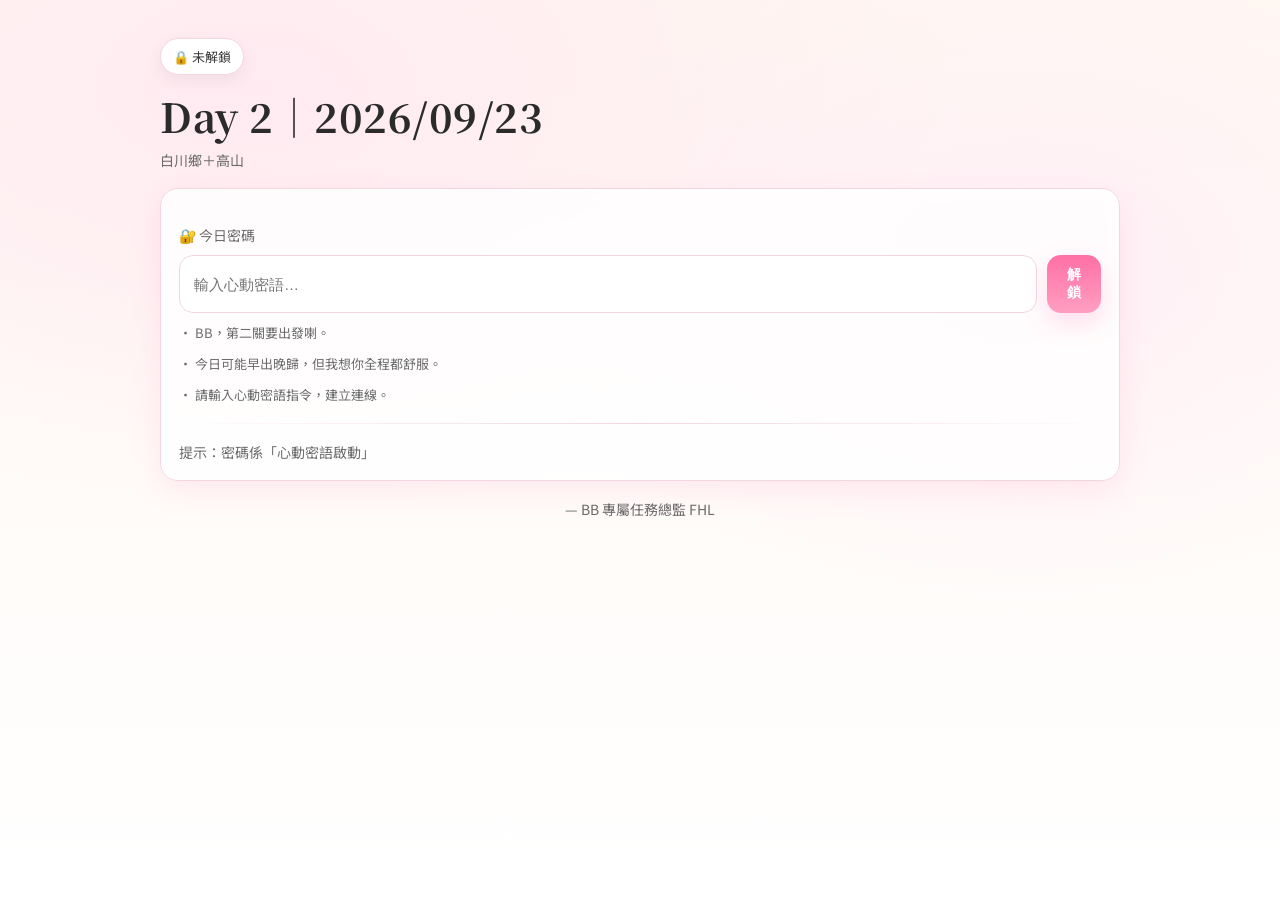
==== day-0923.html @ c4474682 "创建 day-0923.html" ====
<!doctype html>
<html lang="zh-HK">
<head>
  <meta charset="utf-8" />
  <meta name="viewport" content="width=device-width,initial-scale=1" />
  <title>Day 2｜2026/09/23｜心動解鎖任務</title>

  <link rel="preconnect" href="https://fonts.googleapis.com">
  <link rel="preconnect" href="https://fonts.gstatic.com" crossorigin>
  <link href="https://fonts.googleapis.com/css2?family=Noto+Sans+TC:wght@400;600;700&family=Noto+Serif+TC:wght@600;700&display=swap" rel="stylesheet">

  <link rel="stylesheet" href="assets/style.css" />
</head>

<body data-page="day" data-day="0923">
  <div class="container">
    <div class="header">
      <div class="badge" id="statusBadge">🔒 未解鎖</div>
      <div style="height:12px"></div>
      <h1 class="h1" id="dayTitle">Day 2｜2026/09/23</h1>
      <div class="sub" id="dayMeta">白川鄉＋高山</div>
      </div>

    <div id="lockedPanel" class="card">
      <div class="section-title">🔐 今日密碼</div>

      <div class="row stack" style="margin-top:10px;">
        <input id="passwordInput" type="password" placeholder="輸入心動密語…" />
        <button id="unlockBtn" class="btn btn-primary">解鎖</button>
      </div>

      <div id="hintList" style="margin-top:10px;"></div>
      <div class="hr"></div>
      <div class="sub">提示：密碼係「心動密語啟動」</div>
    </div>

    <div id="unlockedPanel" style="display:none;">
      <div class="card">
        <div class="section-title">✅ 今日任務</div>
        <div class="sub">完成任務會自動保存記錄，同時會有細緻小閃光。</div>
      </div>

      <div id="missionsRoot"></div>

      <div style="height:14px"></div>
      <div class="row stack" style="justify-content:space-between;">
        <a class="btn btn-ghost" href="missions.html">← 返回任務目錄</a>
        <a class="btn btn-primary" href="day-0923.html">下一日 →</a>
      </div>
    </div>

    <div style="height:18px"></div>
    <div class="sub" style="text-align:center;">— BB 專屬任務總監 FHL</div>
  </div>

  <script src="assets/app.js"></script>
</body>
</html>
---- assets/style.css ----
:root{
  --bg1:#FFF7F2;
  --bg2:#FFEAF1;
  --card:#FFFFFFCC;
  --text:#2B2B2B;
  --muted:#6B6B6B;
  --pink:#FF6FA5;
  --pink2:#FF9FC0;
  --gold:#E8C7A1;
  --line:#F2D7E2;
  --shadow: 0 10px 30px rgba(255,111,165,.12);
  --shadow2: 0 6px 18px rgba(0,0,0,.06);
  --radius: 18px;
}

*{ box-sizing:border-box; }
html,body{ height:100%; }
body{
  margin:0;
  font-family: "Noto Sans TC", system-ui, -apple-system, "PingFang TC", "Microsoft JhengHei", sans-serif;
  color:var(--text);
  background: radial-gradient(1200px 700px at 20% 10%, var(--bg2), transparent 60%),
              radial-gradient(900px 600px at 80% 30%, #FFEFF6, transparent 55%),
              linear-gradient(180deg, var(--bg1), #ffffff);
}

.container{
  width:min(960px, 92vw);
  margin:0 auto;
  padding:28px 0 64px;
}

.header{
  padding:10px 0 18px;
}
.h1{
  font-family:"Noto Serif TC", "Noto Sans TC", serif;
  font-size: clamp(26px, 4vw, 40px);
  margin:0 0 6px;
  letter-spacing:.5px;
}
.sub{
  color:var(--muted);
  font-size:14px;
}

.badge{
  display:inline-flex;
  align-items:center;
  gap:8px;
  padding:8px 12px;
  border:1px solid var(--line);
  background: #fff;
  border-radius:999px;
  box-shadow: var(--shadow2);
  font-size:13px;
  color:#3a3a3a;
}

.card{
  background:var(--card);
  border:1px solid var(--line);
  border-radius:var(--radius);
  box-shadow: var(--shadow);
  padding:18px;
  backdrop-filter: blur(6px);
}

.grid{
  display:grid;
  grid-template-columns: 1fr;
  gap:14px;
}
@media (min-width: 860px){
  .grid.two{ grid-template-columns: 1fr 1fr; }
}

.section-title{
  margin:18px 0 10px;
  font-size:14px;
  color:var(--muted);
}

.hr{
  height:1px;
  background: linear-gradient(90deg, transparent, var(--line), transparent);
  margin:18px 0;
}

input[type="password"], input[type="text"]{
  width:100%;
  padding:12px 14px;
  border-radius:14px;
  border:1px solid var(--line);
  outline:none;
  font-size:15px;
  background:#fff;
}
input:focus{
  border-color: rgba(255,111,165,.55);
  box-shadow: 0 0 0 4px rgba(255,111,165,.12);
}
.btn{
  appearance:none;
  border:0;
  cursor:pointer;
  padding:11px 14px;
  border-radius:14px;
  font-weight:600;
  font-size:14px;
  transition: transform .08s ease, box-shadow .18s ease, filter .18s ease;
  user-select:none;
}
.btn:active{ transform: translateY(1px) scale(.99); }

.btn-primary{
  background: linear-gradient(180deg, var(--pink), var(--pink2));
  color:white;
  box-shadow: 0 10px 24px rgba(255,111,165,.22);
}
.btn-primary:hover{ filter: brightness(1.02); }

.btn-ghost{
  background: #fff;
  color: #3a3a3a;
  border:1px solid var(--line);
}

.row{
  display:flex;
  gap:10px;
  align-items:center;
}
.row.stack{
  flex-direction:column;
  align-items:stretch;
}
@media (min-width: 720px){
  .row.stack{ flex-direction:row; }
}

.hint{
  margin:10px 0 0;
  color:var(--muted);
  font-size:13px;
  line-height:1.6;
}

.mission{
  display:flex;
  gap:12px;
  align-items:flex-start;
  padding:14px;
  border-radius:16px;
  border:1px solid var(--line);
  background:#fff;
  box-shadow: 0 8px 18px rgba(0,0,0,.04);
  position:relative;
  overflow:hidden;
}

.tag{
  font-size:12px;
  padding:4px 10px;
  border-radius:999px;
  border:1px solid var(--line);
  color:#5a5a5a;
  background:#fff;
}

.tag.main{
  border-color: rgba(255,111,165,.35);
  color: #b21452;
  background: rgba(255,111,165,.08);
}
.tag.side{
  border-color: rgba(232,199,161,.55);
  color: #8a5b2d;
  background: rgba(232,199,161,.16);
}

.mission h3{
  margin:0 0 6px;
  font-size:15px;
}
.mission p{
  margin:0;
  color:#555;
  font-size:13.5px;
  line-height:1.6;
}

.mission .actions{
  margin-left:auto;
  display:flex;
  flex-direction:column;
  gap:8px;
  align-items:flex-end;
  min-width:110px;
}

.done{
  opacity:.72;
}
.done h3{
  text-decoration: line-through;
  text-decoration-thickness: 2px;
  text-decoration-color: rgba(255,111,165,.35);
}

.pop{
  animation: pop .18s ease-out;
}
@keyframes pop{
  from{ transform: scale(.98); }
  to{ transform: scale(1); }
}
/* Toast */
.toast{
  position: fixed;
  left:50%;
  bottom:22px;
  transform: translateX(-50%);
  background:#fff;
  border:1px solid var(--line);
  box-shadow: var(--shadow2);
  border-radius: 999px;
  padding:10px 14px;
  font-size:13px;
  color:#333;
  display:none;
  gap:10px;
  align-items:center;
  z-index:9999;
}
.toast.show{
  display:flex;
  animation: toastIn .22s ease-out;
}
@keyframes toastIn{
  from{ transform: translateX(-50%) translateY(8px); opacity:0; }
  to{ transform: translateX(-50%) translateY(0); opacity:1; }
}

/* Sparkles canvas layer */
.sparkles-layer{
  position: fixed;
  inset: 0;
  pointer-events:none;
  z-index: 9998;
}
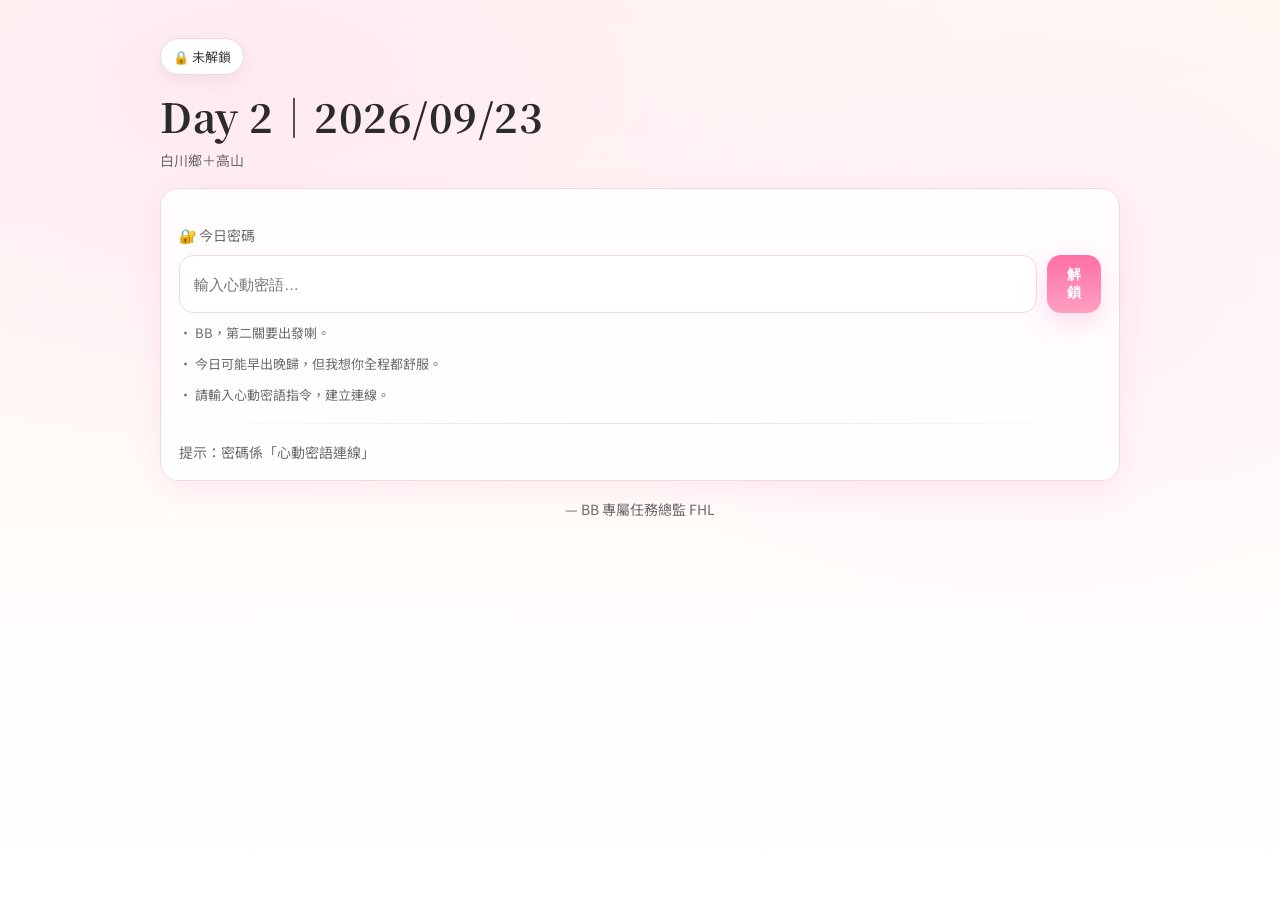
==== commit 98312264: "更新 day-0923.html" ====
--- a/day-0923.html
+++ b/day-0923.html
@@ -31,7 +31,7 @@
 
       <div id="hintList" style="margin-top:10px;"></div>
       <div class="hr"></div>
-      <div class="sub">提示：密碼係「心動密語啟動」</div>
+      <div class="sub">提示：密碼係「心動密語連線」</div>
     </div>
 
     <div id="unlockedPanel" style="display:none;">
